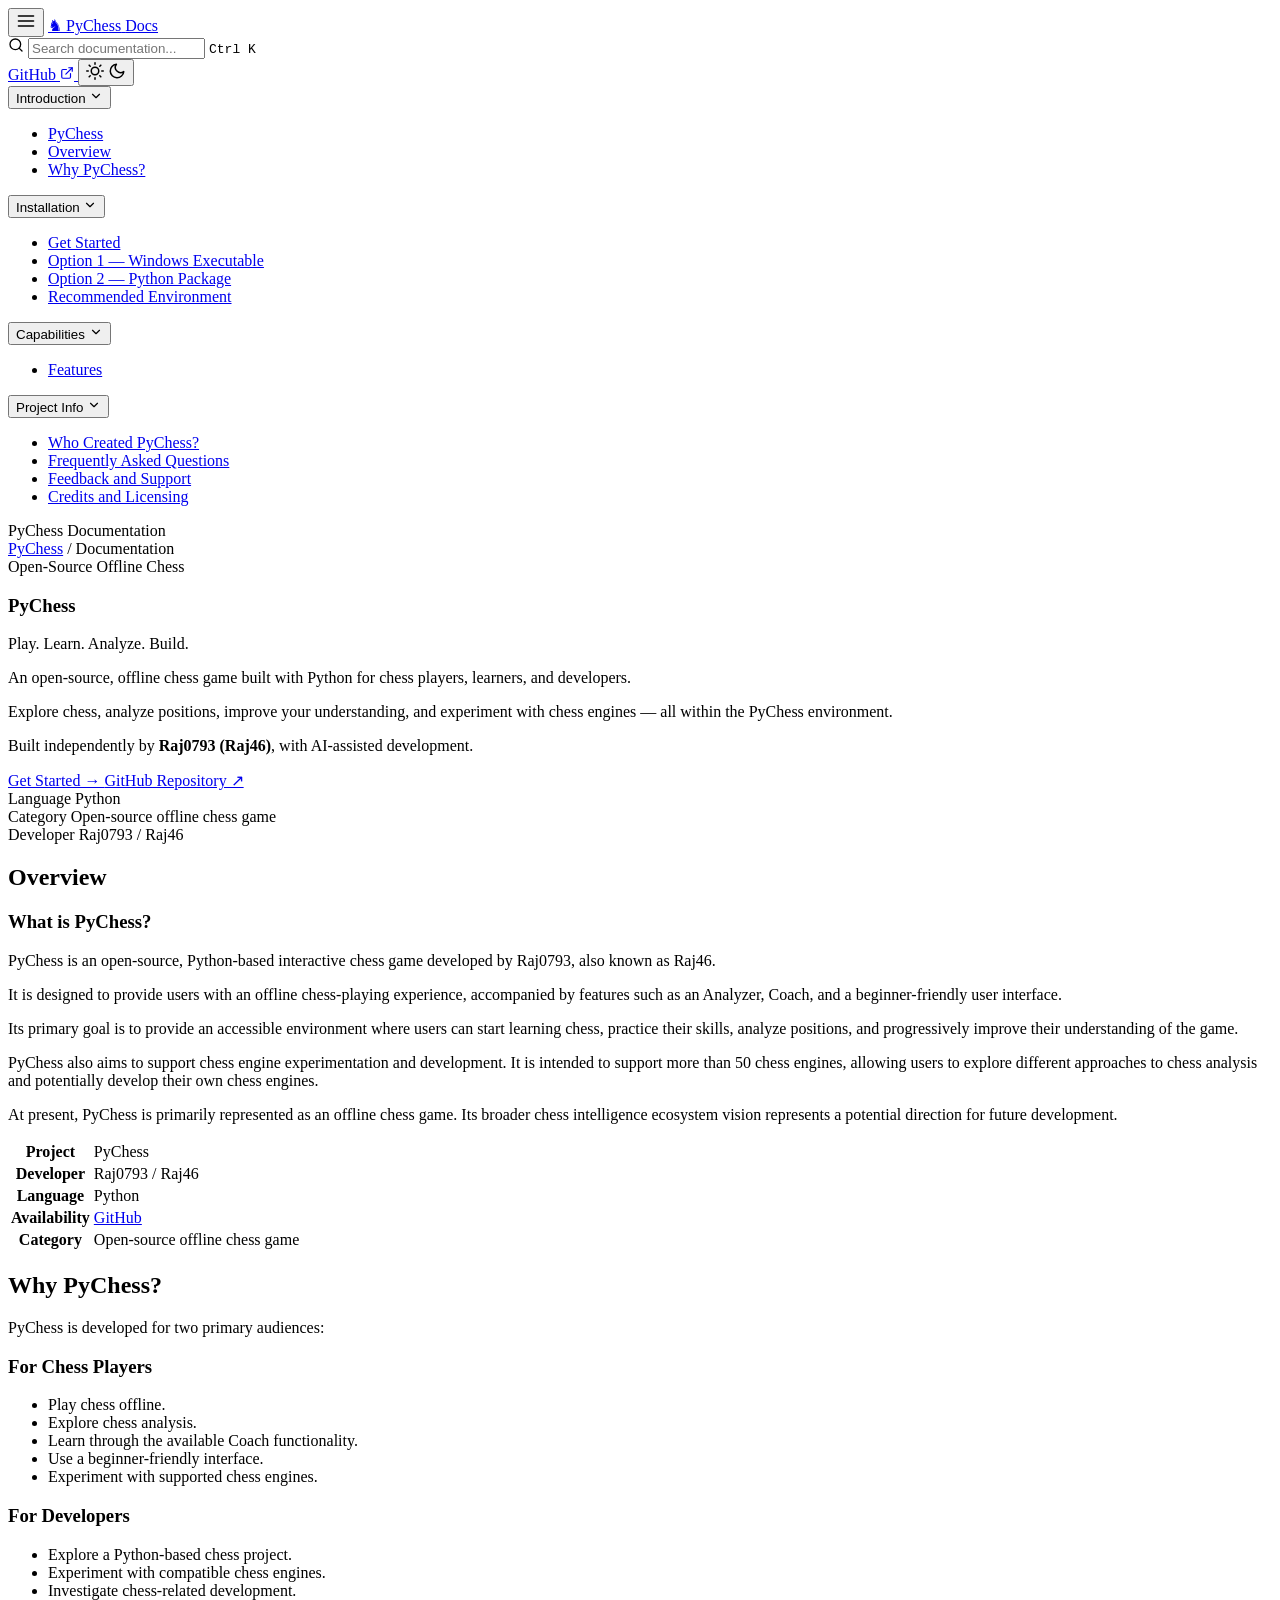
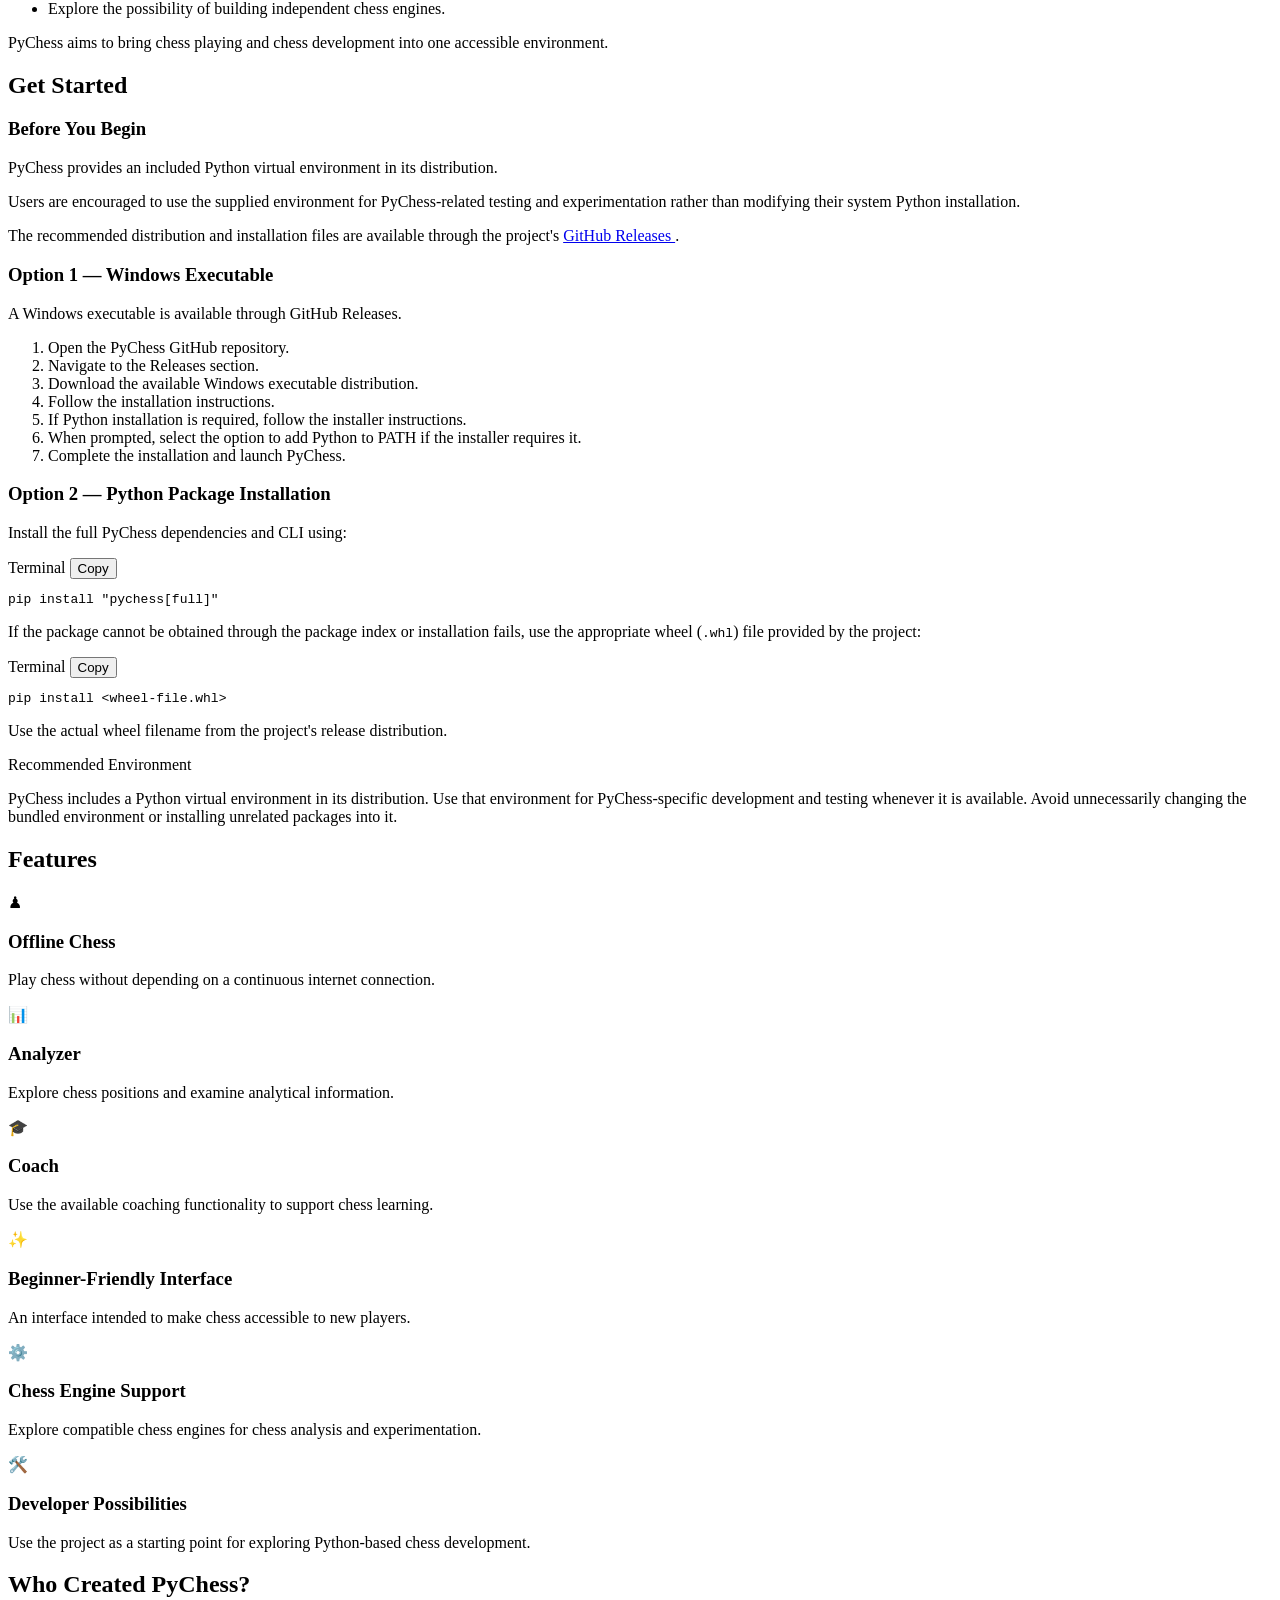
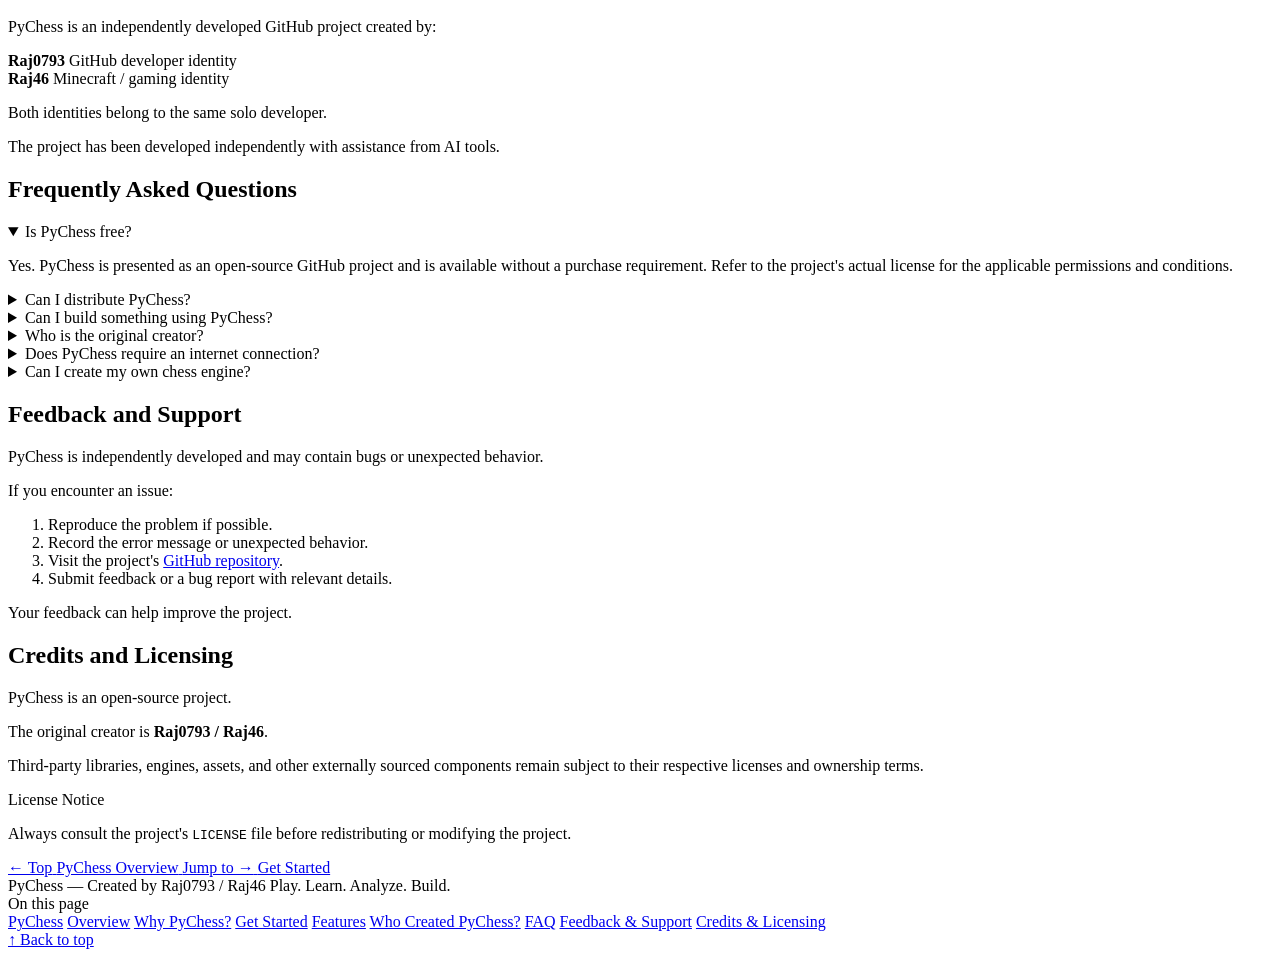
==== initial/docs.html @ 793c8525 "Create docs.html" ====
<!DOCTYPE html>
<html lang="en" data-theme="dark">
<head>
    <meta charset="UTF-8">
    <meta name="viewport" content="width=device-width, initial-scale=1.0">
    <meta name="theme-color" content="#080d16">
    <meta name="description" content="PyChess — Play. Learn. Analyze. Build. An open-source, offline chess game built with Python for chess players, learners, and developers.">

    <title>PyChess Documentation</title>

    <link rel="preconnect" href="https://fonts.googleapis.com">
    <link rel="preconnect" href="https://fonts.gstatic.com" crossorigin>
    <link href="https://fonts.googleapis.com/css2?family=Inter:wght@400;500;600;700;800&family=JetBrains+Mono:wght@400;500&display=swap" rel="stylesheet">

    <link rel="stylesheet" href="./style/docs.css">
</head>

<body>

    <header class="topbar" role="banner">

        <div class="topbar-left">

            <button class="icon-btn mobile-menu-btn"
                    id="mobileMenuToggle"
                    aria-label="Toggle navigation menu"
                    aria-expanded="false"
                    aria-controls="leftSidebar">

                <svg width="20" height="20" viewBox="0 0 24 24"
                     fill="none" stroke="currentColor"
                     stroke-width="2" stroke-linecap="round"
                     stroke-linejoin="round">

                    <line x1="3" y1="12" x2="21" y2="12"></line>
                    <line x1="3" y1="6" x2="21" y2="6"></line>
                    <line x1="3" y1="18" x2="21" y2="18"></line>

                </svg>

            </button>

            <a href="#hero" class="brand" aria-label="PyChess Home">

                <span class="brand-logo" aria-hidden="true">♞</span>
                <span>PyChess</span>
                <span class="brand-badge">Docs</span>

            </a>

        </div>

        <div class="topbar-center">

            <div class="search-wrapper" role="search">

                <svg class="search-icon" width="16" height="16"
                     viewBox="0 0 24 24" fill="none"
                     stroke="currentColor" stroke-width="2"
                     stroke-linecap="round" stroke-linejoin="round"
                     aria-hidden="true">

                    <circle cx="11" cy="11" r="8"></circle>
                    <line x1="21" y1="21" x2="16.65" y2="16.65"></line>

                </svg>

                <input id="docSearch"
                       type="search"
                       placeholder="Search documentation..."
                       aria-label="Search documentation"
                       autocomplete="off">

                <kbd class="search-shortcut" aria-hidden="true">Ctrl K</kbd>

                <div id="searchResults"
                     class="search-dropdown"
                     role="region"
                     aria-live="polite"></div>

            </div>

        </div>

        <div class="topbar-right">

            <a class="nav-external-link"
               href="https://github.com/RAJ0793/PyChess"
               target="_blank"
               rel="noopener noreferrer"
               aria-label="PyChess GitHub Repository">

                <span>GitHub</span>

                <svg width="14" height="14" viewBox="0 0 24 24"
                     fill="none" stroke="currentColor"
                     stroke-width="2" stroke-linecap="round"
                     stroke-linejoin="round" aria-hidden="true">

                    <path d="M18 13v6a2 2 0 0 1-2 2H5a2 2 0 0 1-2-2V8a2 2 0 0 1 2-2h6"></path>
                    <polyline points="15 3 21 3 21 9"></polyline>
                    <line x1="10" y1="14" x2="21" y2="3"></line>

                </svg>

            </a>

            <button id="themeToggle"
                    class="icon-btn"
                    type="button"
                    aria-label="Toggle color theme"
                    title="Toggle Light/Dark Theme">

                <svg class="icon-sun" width="18" height="18"
                     viewBox="0 0 24 24" fill="none"
                     stroke="currentColor" stroke-width="2"
                     stroke-linecap="round" stroke-linejoin="round">

                    <circle cx="12" cy="12" r="5"></circle>
                    <line x1="12" y1="1" x2="12" y2="3"></line>
                    <line x1="12" y1="21" x2="12" y2="23"></line>
                    <line x1="4.22" y1="4.22" x2="5.64" y2="5.64"></line>
                    <line x1="18.36" y1="18.36" x2="19.78" y2="19.78"></line>
                    <line x1="1" y1="12" x2="3" y2="12"></line>
                    <line x1="21" y1="12" x2="23" y2="12"></line>
                    <line x1="4.22" y1="19.78" x2="5.64" y2="18.36"></line>
                    <line x1="18.36" y1="5.64" x2="19.78" y2="4.22"></line>

                </svg>

                <svg class="icon-moon" width="18" height="18"
                     viewBox="0 0 24 24" fill="none"
                     stroke="currentColor" stroke-width="2"
                     stroke-linecap="round" stroke-linejoin="round">

                    <path d="M21 12.79A9 9 0 1 1 11.21 3 7 7 0 0 0 21 12.79z"></path>

                </svg>

            </button>

        </div>

    </header>


    <div class="docs-shell">

        <!-- LEFT SIDEBAR -->

        <aside class="left-sidebar"
              id="leftSidebar"
              aria-label="Documentation Navigation">

            <nav class="sidebar-nav">

                <div class="nav-category">

                    <button class="category-toggle" type="button" aria-expanded="true">

                        <span>Introduction</span>

                        <svg class="chevron" width="14" height="14"
                             viewBox="0 0 24 24" fill="none"
                             stroke="currentColor" stroke-width="2"
                             stroke-linecap="round" stroke-linejoin="round">

                            <polyline points="6 9 12 15 18 9"></polyline>

                        </svg>

                    </button>

                    <ul class="category-list">
                        <li><a href="#hero" class="nav-link active">PyChess</a></li>
                        <li><a href="#overview" class="nav-link">Overview</a></li>
                        <li><a href="#why-pychess" class="nav-link">Why PyChess?</a></li>
                    </ul>

                </div>


                <div class="nav-category">

                    <button class="category-toggle" type="button" aria-expanded="true">

                        <span>Installation</span>

                        <svg class="chevron" width="14" height="14"
                             viewBox="0 0 24 24" fill="none"
                             stroke="currentColor" stroke-width="2"
                             stroke-linecap="round" stroke-linejoin="round">

                            <polyline points="6 9 12 15 18 9"></polyline>

                        </svg>

                    </button>

                    <ul class="category-list">
                        <li><a href="#get-started" class="nav-link">Get Started</a></li>
                        <li><a href="#windows-exe" class="nav-link">Option 1 — Windows Executable</a></li>
                        <li><a href="#python-package" class="nav-link">Option 2 — Python Package</a></li>
                        <li><a href="#recommended-env" class="nav-link">Recommended Environment</a></li>
                    </ul>

                </div>


                <div class="nav-category">

                    <button class="category-toggle" type="button" aria-expanded="true">

                        <span>Capabilities</span>

                        <svg class="chevron" width="14" height="14"
                             viewBox="0 0 24 24" fill="none"
                             stroke="currentColor" stroke-width="2"
                             stroke-linecap="round" stroke-linejoin="round">

                            <polyline points="6 9 12 15 18 9"></polyline>

                        </svg>

                    </button>

                    <ul class="category-list">
                        <li><a href="#features" class="nav-link">Features</a></li>
                    </ul>

                </div>


                <div class="nav-category">

                    <button class="category-toggle" type="button" aria-expanded="true">

                        <span>Project Info</span>

                        <svg class="chevron" width="14" height="14"
                             viewBox="0 0 24 24" fill="none"
                             stroke="currentColor" stroke-width="2"
                             stroke-linecap="round" stroke-linejoin="round">

                            <polyline points="6 9 12 15 18 9"></polyline>

                        </svg>

                    </button>

                    <ul class="category-list">
                        <li><a href="#creator" class="nav-link">Who Created PyChess?</a></li>
                        <li><a href="#faq" class="nav-link">Frequently Asked Questions</a></li>
                        <li><a href="#feedback" class="nav-link">Feedback and Support</a></li>
                        <li><a href="#credits" class="nav-link">Credits and Licensing</a></li>
                    </ul>

                </div>

            </nav>


            <div class="sidebar-footer">
                <span class="status-indicator"></span>
                <span>PyChess Documentation</span>
            </div>

        </aside>


        <!-- MAIN CONTENT -->

        <main class="main-content" id="mainContent">

            <nav class="breadcrumbs" aria-label="Breadcrumb">
                <a href="#hero">PyChess</a>
                <span>/</span>
                <span aria-current="page">Documentation</span>
            </nav>


            <article class="doc-article">

                <!-- HERO -->

                <section id="hero" class="doc-section hero-block">

                    <span class="badge-eyebrow">Open-Source Offline Chess</span>

                    <h1>PyChess</h1>

                    <p class="hero-tagline">Play. Learn. Analyze. Build.</p>

                    <p class="lead">
                        An open-source, offline chess game built with Python
                        for chess players, learners, and developers.
                    </p>

                    <p>
                        Explore chess, analyze positions, improve your understanding,
                        and experiment with chess engines — all within the PyChess environment.
                    </p>

                    <p class="hero-author">
                        Built independently by <strong>Raj0793 (Raj46)</strong>,
                        with AI-assisted development.
                    </p>


                    <div class="hero-actions">

                        <a href="#get-started" class="btn btn-primary">
                            Get Started →
                        </a>

                        <a href="https://github.com/RAJ0793/PyChess"
                           target="_blank"
                           rel="noopener noreferrer"
                           class="btn btn-secondary">
                            GitHub Repository ↗
                        </a>

                    </div>


                    <div class="meta-strip">

                        <div class="meta-item">
                            <span class="meta-label">Language</span>
                            <span class="meta-value">Python</span>
                        </div>

                        <div class="meta-item">
                            <span class="meta-label">Category</span>
                            <span class="meta-value">Open-source offline chess game</span>
                        </div>

                        <div class="meta-item">
                            <span class="meta-label">Developer</span>
                            <span class="meta-value">Raj0793 / Raj46</span>
                        </div>

                    </div>

                </section>


                <!-- OVERVIEW -->

                <section id="overview" class="doc-section">

                    <h2>Overview</h2>

                    <h3>What is PyChess?</h3>

                    <p>
                        PyChess is an open-source, Python-based interactive chess
                        game developed by Raj0793, also known as Raj46.
                    </p>

                    <p>
                        It is designed to provide users with an offline chess-playing
                        experience, accompanied by features such as an Analyzer,
                        Coach, and a beginner-friendly user interface.
                    </p>

                    <p>
                        Its primary goal is to provide an accessible environment
                        where users can start learning chess, practice their skills,
                        analyze positions, and progressively improve their understanding
                        of the game.
                    </p>

                    <p>
                        PyChess also aims to support chess engine experimentation
                        and development. It is intended to support more than 50 chess
                        engines, allowing users to explore different approaches to
                        chess analysis and potentially develop their own chess engines.
                    </p>

                    <p>
                        At present, PyChess is primarily represented as an offline
                        chess game. Its broader chess intelligence ecosystem vision
                        represents a potential direction for future development.
                    </p>


                    <div class="table-container">

                        <table>

                            <tbody>

                                <tr>
                                    <th>Project</th>
                                    <td>PyChess</td>
                                </tr>

                                <tr>
                                    <th>Developer</th>
                                    <td>Raj0793 / Raj46</td>
                                </tr>

                                <tr>
                                    <th>Language</th>
                                    <td>Python</td>
                                </tr>

                                <tr>
                                    <th>Availability</th>
                                    <td>
                                        <a href="https://github.com/RAJ0793/PyChess"
                                           target="_blank"
                                           rel="noopener noreferrer">
                                            GitHub
                                        </a>
                                    </td>
                                </tr>

                                <tr>
                                    <th>Category</th>
                                    <td>Open-source offline chess game</td>
                                </tr>

                            </tbody>

                        </table>

                    </div>

                </section>


                <!-- WHY PYCHESS -->

                <section id="why-pychess" class="doc-section">

                    <h2>Why PyChess?</h2>

                    <p>PyChess is developed for two primary audiences:</p>


                    <div class="two-col-grid">

                        <div class="audience-card">

                            <h3>For Chess Players</h3>

                            <ul>
                                <li>Play chess offline.</li>
                                <li>Explore chess analysis.</li>
                                <li>Learn through the available Coach functionality.</li>
                                <li>Use a beginner-friendly interface.</li>
                                <li>Experiment with supported chess engines.</li>
                            </ul>

                        </div>


                        <div class="audience-card">

                            <h3>For Developers</h3>

                            <ul>
                                <li>Explore a Python-based chess project.</li>
                                <li>Experiment with compatible chess engines.</li>
                                <li>Investigate chess-related development.</li>
                                <li>Explore the possibility of building independent chess engines.</li>
                            </ul>

                        </div>

                    </div>


                    <p>
                        PyChess aims to bring chess playing and chess development
                        into one accessible environment.
                    </p>

                </section>


                <!-- INSTALLATION -->

                <section id="get-started" class="doc-section">

                    <h2>Get Started</h2>

                    <h3>Before You Begin</h3>

                    <p>
                        PyChess provides an included Python virtual environment
                        in its distribution.
                    </p>

                    <p>
                        Users are encouraged to use the supplied environment
                        for PyChess-related testing and experimentation rather
                        than modifying their system Python installation.
                    </p>

                    <p>
                        The recommended distribution and installation files
                        are available through the project's
                        <a href="https://github.com/RAJ0793/PyChess/releases"
                           target="_blank"
                           rel="noopener noreferrer">
                            GitHub Releases
                        </a>.
                    </p>


                    <h3 id="windows-exe">Option 1 — Windows Executable</h3>

                    <p>
                        A Windows executable is available through GitHub Releases.
                    </p>

                    <ol>
                        <li>Open the PyChess GitHub repository.</li>
                        <li>Navigate to the Releases section.</li>
                        <li>Download the available Windows executable distribution.</li>
                        <li>Follow the installation instructions.</li>
                        <li>If Python installation is required, follow the installer instructions.</li>
                        <li>When prompted, select the option to add Python to PATH if the installer requires it.</li>
                        <li>Complete the installation and launch PyChess.</li>
                    </ol>


                    <h3 id="python-package">Option 2 — Python Package Installation</h3>

                    <p>
                        Install the full PyChess dependencies and CLI using:
                    </p>


                    <div class="code-block">

                        <div class="code-header">
                            <span>Terminal</span>
                            <button class="copy-btn" type="button" aria-label="Copy code">
                                Copy
                            </button>
                        </div>

                        <pre><code>pip install "pychess[full]"</code></pre>

                    </div>


                    <p>
                        If the package cannot be obtained through the package
                        index or installation fails, use the appropriate wheel
                        (<code>.whl</code>) file provided by the project:
                    </p>


                    <div class="code-block">

                        <div class="code-header">
                            <span>Terminal</span>
                            <button class="copy-btn" type="button" aria-label="Copy code">
                                Copy
                            </button>
                        </div>

                        <pre><code>pip install &lt;wheel-file.whl&gt;</code></pre>

                    </div>


                    <p>
                        Use the actual wheel filename from the project's
                        release distribution.
                    </p>


                    <div id="recommended-env" class="callout">

                        <div class="callout-title">
                            Recommended Environment
                        </div>

                        <p>
                            PyChess includes a Python virtual environment in its
                            distribution. Use that environment for PyChess-specific
                            development and testing whenever it is available.
                            Avoid unnecessarily changing the bundled environment
                            or installing unrelated packages into it.
                        </p>

                    </div>

                </section>


                <!-- FEATURES -->

                <section id="features" class="doc-section">

                    <h2>Features</h2>

                    <div class="card-grid">

                        <div class="feature-card">

                            <div class="card-header">
                                <span class="card-icon" aria-hidden="true">♟</span>
                                <h3>Offline Chess</h3>
                            </div>

                            <p>
                                Play chess without depending on a continuous
                                internet connection.
                            </p>

                        </div>


                        <div class="feature-card">

                            <div class="card-header">
                                <span class="card-icon" aria-hidden="true">📊</span>
                                <h3>Analyzer</h3>
                            </div>

                            <p>
                                Explore chess positions and examine analytical information.
                            </p>

                        </div>


                        <div class="feature-card">

                            <div class="card-header">
                                <span class="card-icon" aria-hidden="true">🎓</span>
                                <h3>Coach</h3>
                            </div>

                            <p>
                                Use the available coaching functionality
                                to support chess learning.
                            </p>

                        </div>


                        <div class="feature-card">

                            <div class="card-header">
                                <span class="card-icon" aria-hidden="true">✨</span>
                                <h3>Beginner-Friendly Interface</h3>
                            </div>

                            <p>
                                An interface intended to make chess accessible
                                to new players.
                            </p>

                        </div>


                        <div class="feature-card">

                            <div class="card-header">
                                <span class="card-icon" aria-hidden="true">⚙️</span>
                                <h3>Chess Engine Support</h3>
                            </div>

                            <p>
                                Explore compatible chess engines for chess
                                analysis and experimentation.
                            </p>

                        </div>


                        <div class="feature-card">

                            <div class="card-header">
                                <span class="card-icon" aria-hidden="true">🛠️</span>
                                <h3>Developer Possibilities</h3>
                            </div>

                            <p>
                                Use the project as a starting point for exploring
                                Python-based chess development.
                            </p>

                        </div>

                    </div>

                </section>


                <!-- CREATOR -->

                <section id="creator" class="doc-section">

                    <h2>Who Created PyChess?</h2>

                    <p>
                        PyChess is an independently developed GitHub project created by:
                    </p>


                    <div class="identity-grid">

                        <div class="identity-card">
                            <strong>Raj0793</strong>
                            <span>GitHub developer identity</span>
                        </div>

                        <div class="identity-card">
                            <strong>Raj46</strong>
                            <span>Minecraft / gaming identity</span>
                        </div>

                    </div>


                    <p>Both identities belong to the same solo developer.</p>

                    <p>
                        The project has been developed independently
                        with assistance from AI tools.
                    </p>

                </section>


                <!-- FAQ -->

                <section id="faq" class="doc-section">

                    <h2>Frequently Asked Questions</h2>


                    <details class="faq-item" open>

                        <summary>Is PyChess free?</summary>

                        <p>
                            Yes. PyChess is presented as an open-source GitHub
                            project and is available without a purchase requirement.
                            Refer to the project's actual license for the applicable
                            permissions and conditions.
                        </p>

                    </details>


                    <details class="faq-item">

                        <summary>Can I distribute PyChess?</summary>

                        <p>
                            Distribution may be permitted, subject to the project's
                            applicable open-source license. You must provide the
                            required attribution to the original creator,
                            Raj0793 / Raj46, and comply with the license terms.
                        </p>

                    </details>


                    <details class="faq-item">

                        <summary>Can I build something using PyChess?</summary>

                        <p>
                            Yes, subject to the applicable license and the rights
                            associated with individual project assets and dependencies.
                            Please preserve the original creator attribution and
                            provide the required credits for third-party assets
                            to their respective owners.
                        </p>

                    </details>


                    <details class="faq-item">

                        <summary>Who is the original creator?</summary>

                        <p>
                            The original creator is Raj0793, also known as Raj46.
                        </p>

                    </details>


                    <details class="faq-item">

                        <summary>Does PyChess require an internet connection?</summary>

                        <p>
                            PyChess is designed to provide an offline chess-playing
                            experience. Some installation, download, or external
                            services may require an internet connection.
                        </p>

                    </details>


                    <details class="faq-item">

                        <summary>Can I create my own chess engine?</summary>

                        <p>
                            PyChess is intended to provide an environment for
                            chess engine experimentation and development.
                            The exact integration and development capabilities
                            depend on the available interfaces and implementation.
                        </p>

                    </details>

                </section>


                <!-- FEEDBACK -->

                <section id="feedback" class="doc-section">

                    <h2>Feedback and Support</h2>

                    <p>
                        PyChess is independently developed and may contain
                        bugs or unexpected behavior.
                    </p>

                    <p>If you encounter an issue:</p>

                    <ol>
                        <li>Reproduce the problem if possible.</li>
                        <li>Record the error message or unexpected behavior.</li>
                        <li>Visit the project's <a href="https://github.com/RAJ0793/PyChess" target="_blank" rel="noopener noreferrer">GitHub repository</a>.</li>
                        <li>Submit feedback or a bug report with relevant details.</li>
                    </ol>

                    <p>Your feedback can help improve the project.</p>

                </section>


                <!-- CREDITS -->

                <section id="credits" class="doc-section">

                    <h2>Credits and Licensing</h2>

                    <p>PyChess is an open-source project.</p>

                    <p>
                        The original creator is <strong>Raj0793 / Raj46</strong>.
                    </p>

                    <p>
                        Third-party libraries, engines, assets, and other externally
                        sourced components remain subject to their respective
                        licenses and ownership terms.
                    </p>


                    <div class="callout callout-warning">

                        <div class="callout-title">
                            License Notice
                        </div>

                        <p>
                            Always consult the project's <code>LICENSE</code>
                            file before redistributing or modifying the project.
                        </p>

                    </div>

                </section>


                <!-- PAGINATION -->

                <nav class="doc-pagination" aria-label="Documentation pagination">

                    <a href="#hero" class="pagination-card prev">

                        <span class="pagination-label">← Top</span>
                        <span class="pagination-title">PyChess Overview</span>

                    </a>


                    <a href="#get-started" class="pagination-card next">

                        <span class="pagination-label">Jump to →</span>
                        <span class="pagination-title">Get Started</span>

                    </a>

                </nav>

            </article>


            <!-- FOOTER -->

            <footer class="doc-footer">

                <span>PyChess — Created by Raj0793 / Raj46</span>
                <span>Play. Learn. Analyze. Build.</span>

            </footer>

        </main>


        <!-- RIGHT TABLE OF CONTENTS -->

        <aside class="right-toc" aria-label="On this page">

            <div class="toc-heading">On this page</div>

            <nav id="pageToc" class="toc-nav">

                <a href="#hero" class="toc-link active">PyChess</a>
                <a href="#overview" class="toc-link">Overview</a>
                <a href="#why-pychess" class="toc-link">Why PyChess?</a>
                <a href="#get-started" class="toc-link">Get Started</a>
                <a href="#features" class="toc-link">Features</a>
                <a href="#creator" class="toc-link">Who Created PyChess?</a>
                <a href="#faq" class="toc-link">FAQ</a>
                <a href="#feedback" class="toc-link">Feedback & Support</a>
                <a href="#credits" class="toc-link">Credits & Licensing</a>

            </nav>

            <a href="#hero" class="back-to-top">↑ Back to top</a>

        </aside>

    </div>


    <!-- MOBILE DRAWER BACKDROP -->

    <div class="drawer-backdrop"
         id="mobileOverlay"
         aria-hidden="true"></div>


    <!-- EXTERNAL JAVASCRIPT -->

    <script src="./backend/docs.js" defer></script>

</body>
</html>
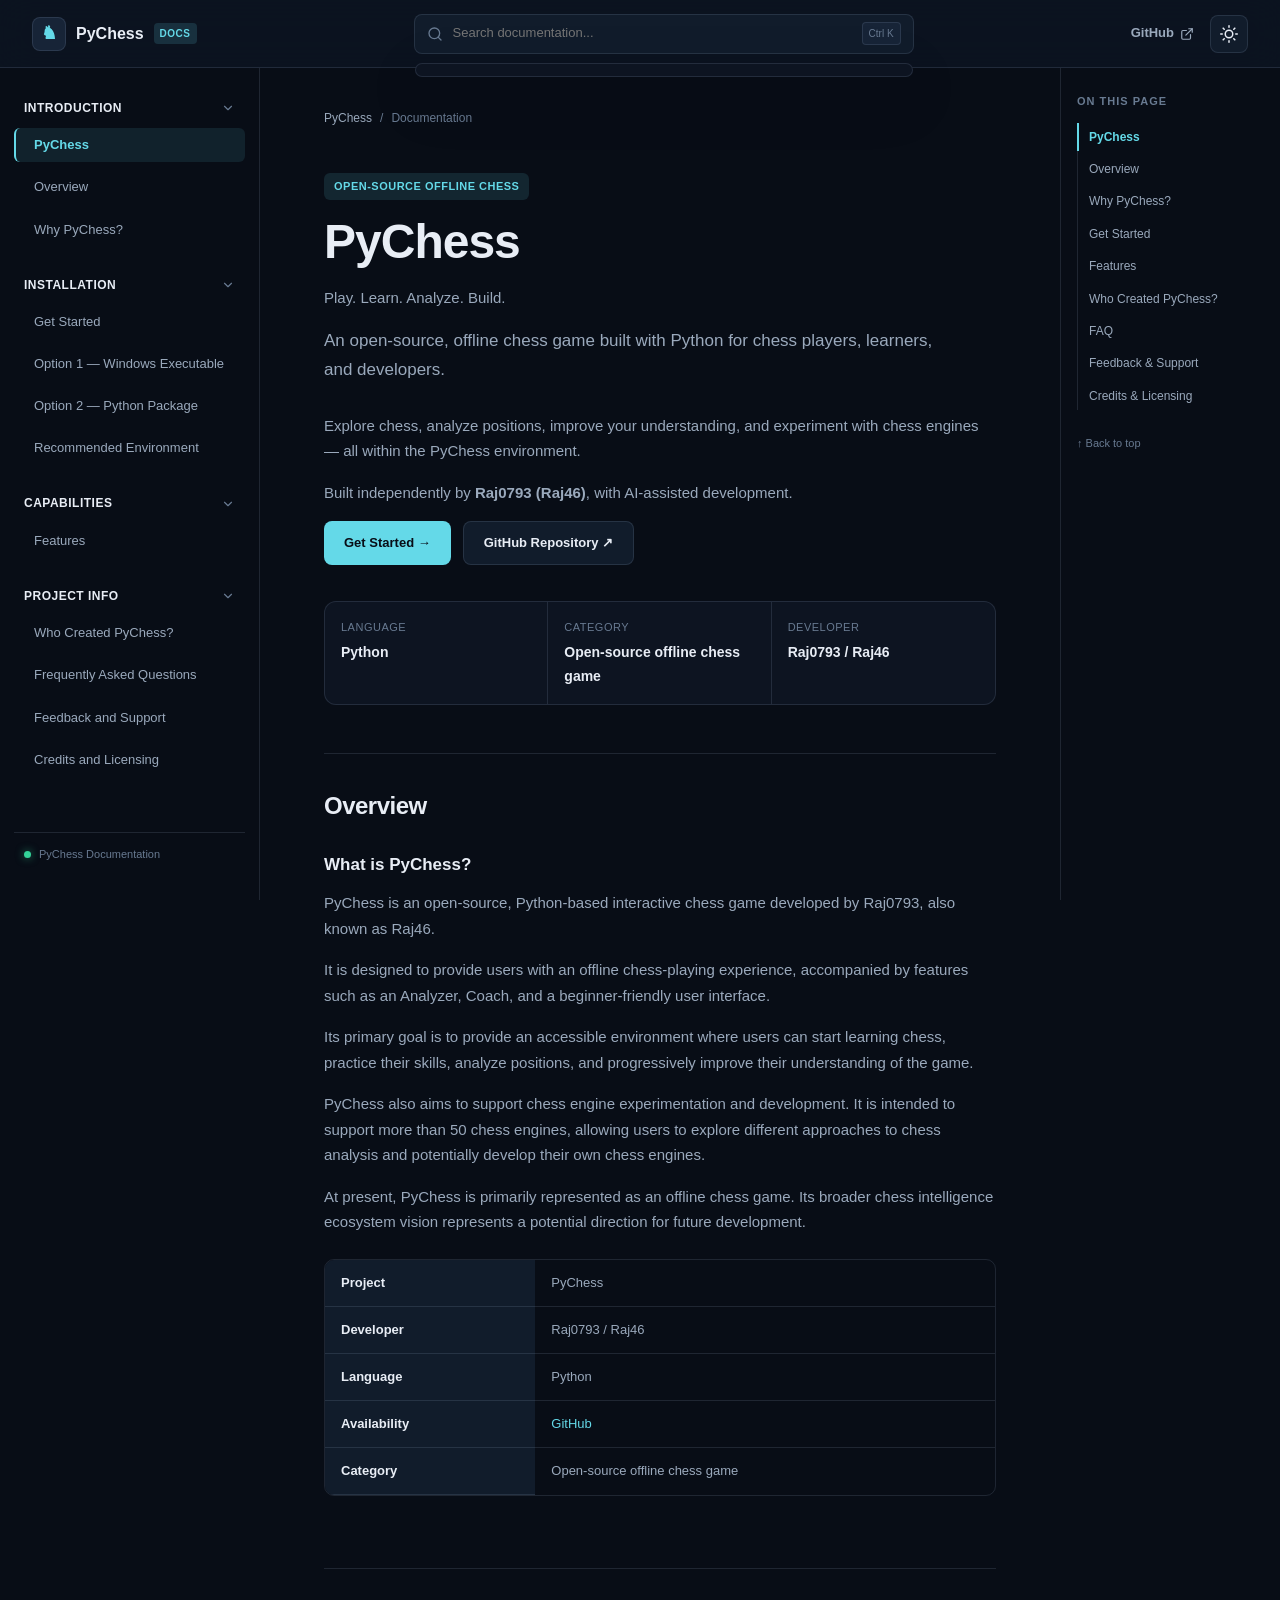
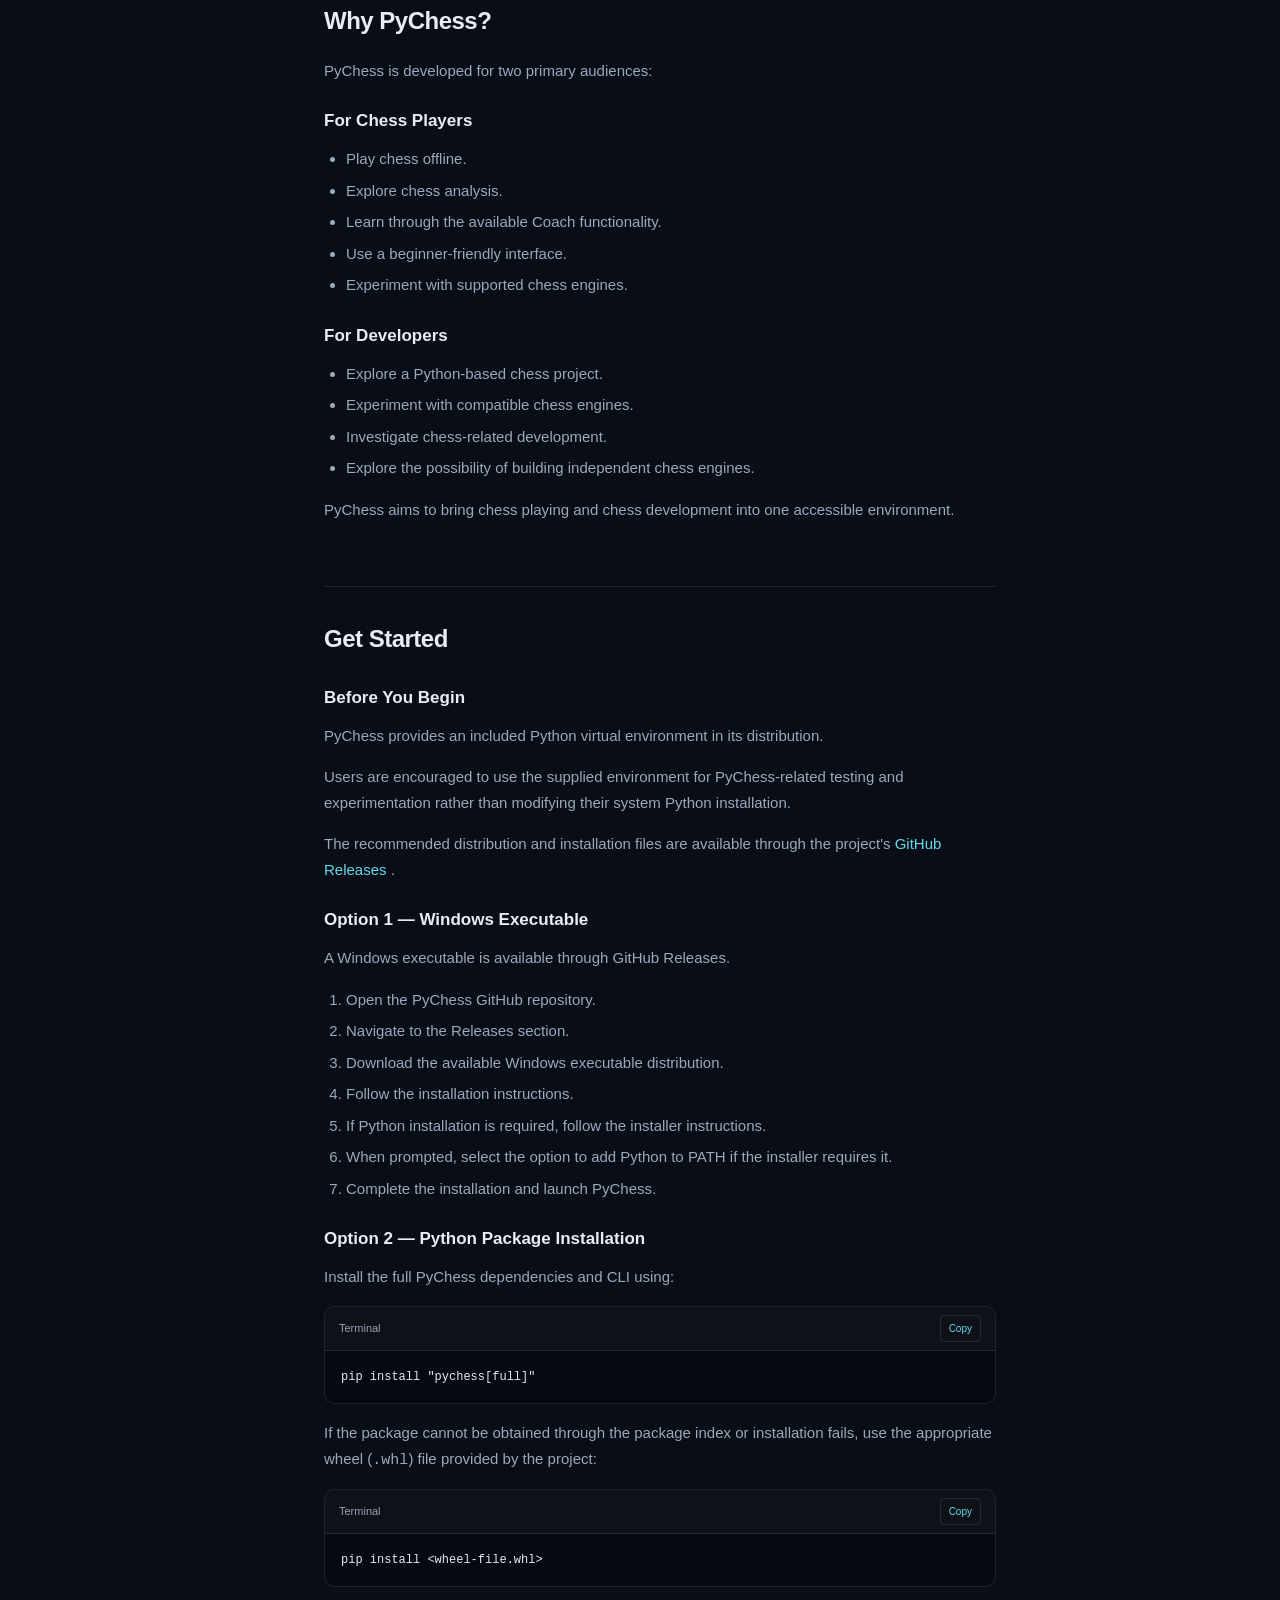
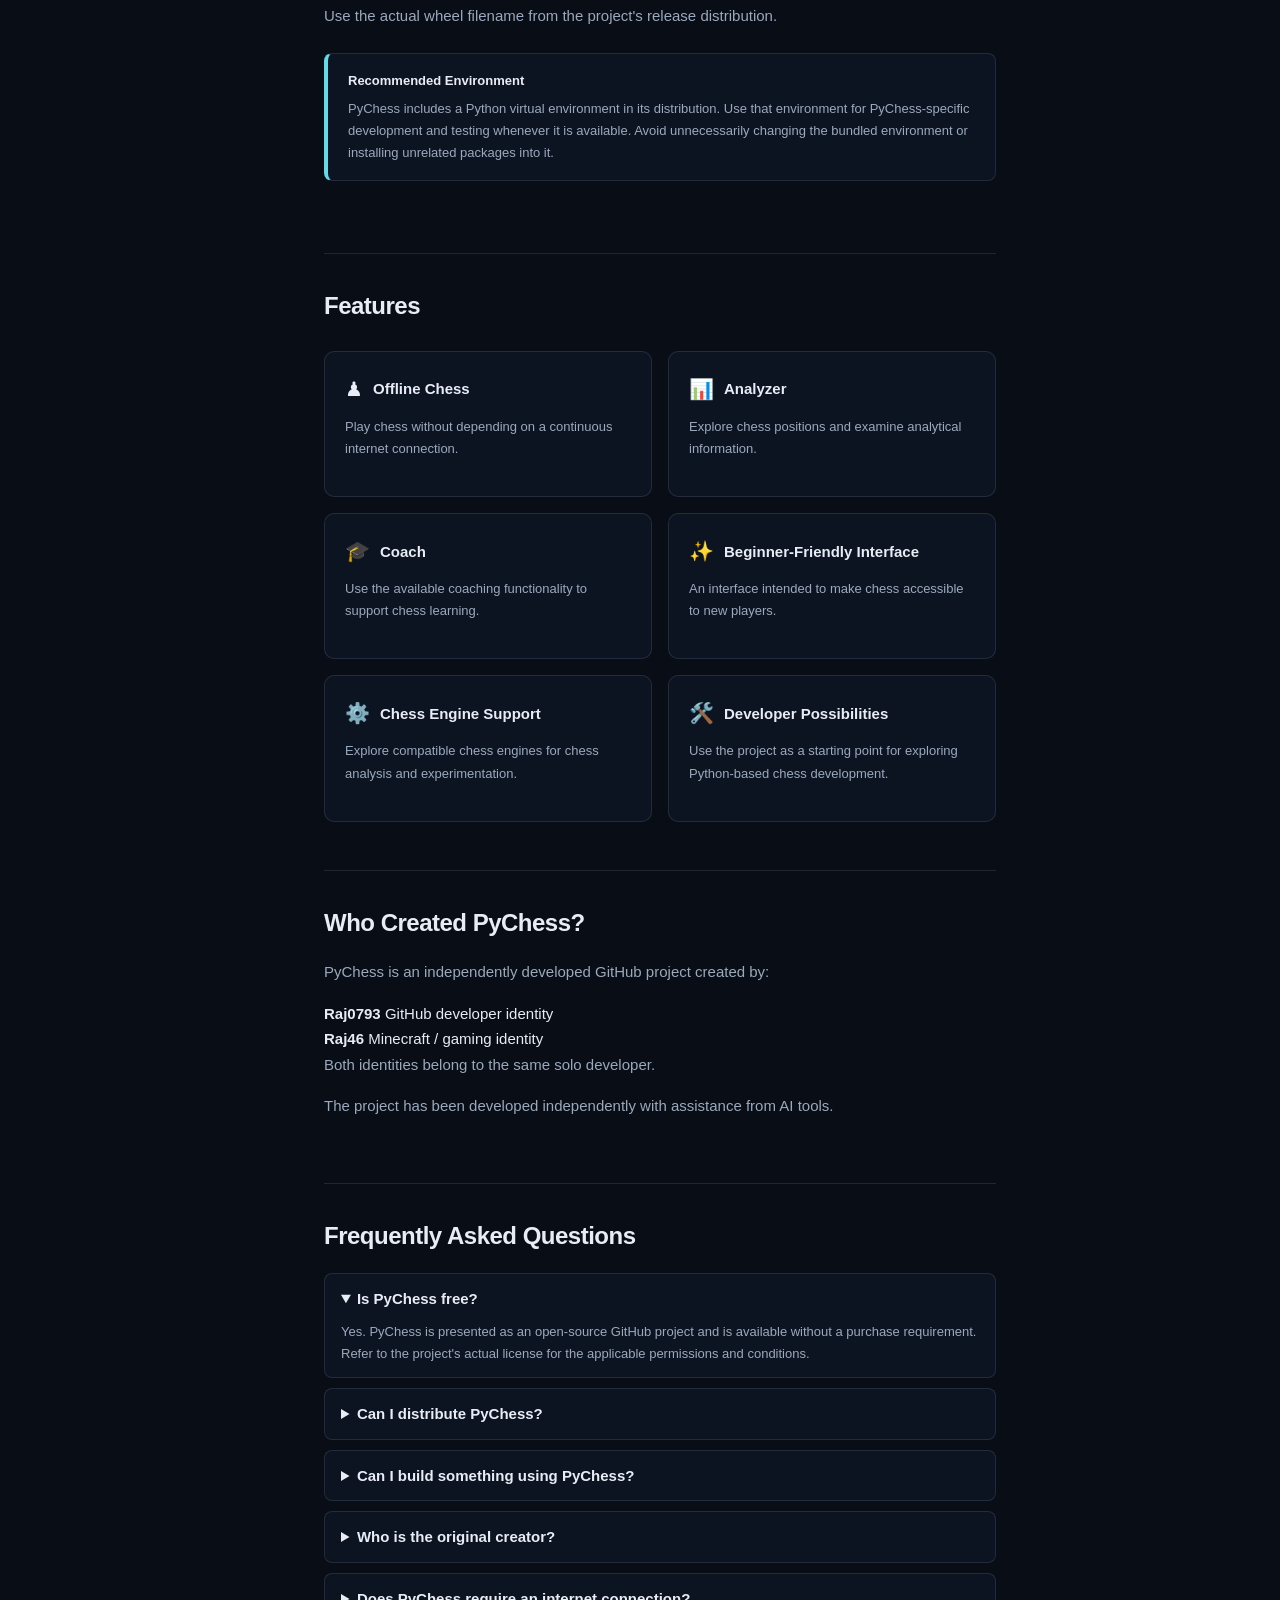
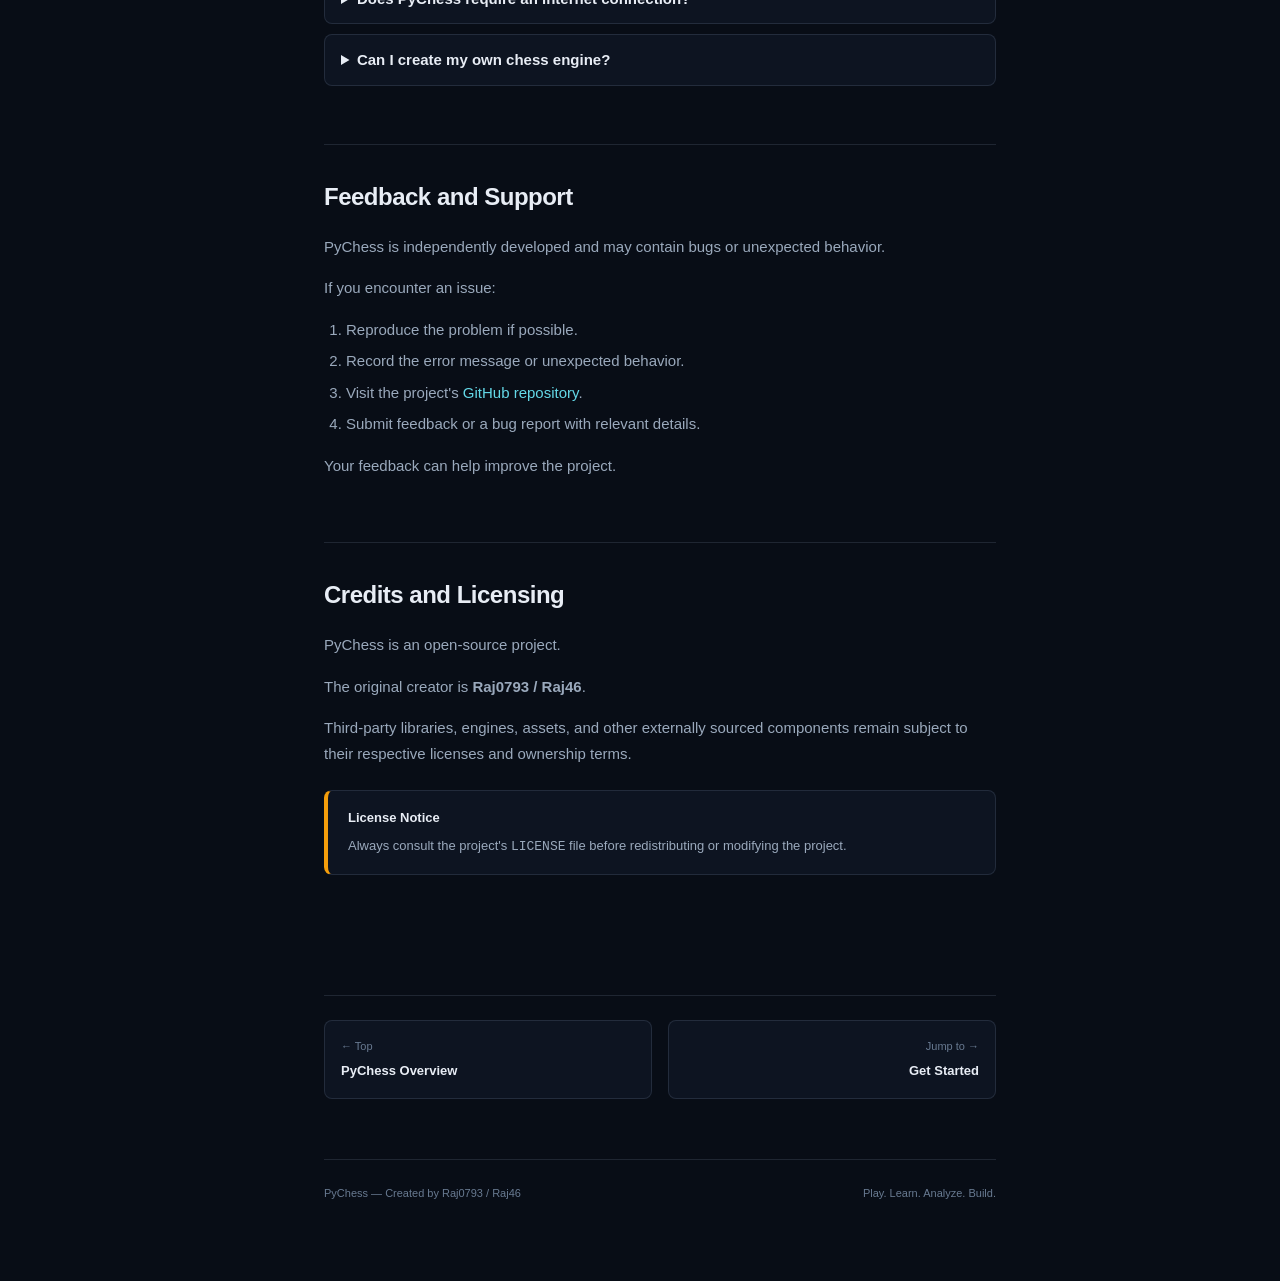
==== commit 95b7071a: "Update stylesheet and script paths in docs.html" ====
--- a/initial/docs.html
+++ b/initial/docs.html
@@ -12,7 +12,7 @@
     <link rel="preconnect" href="https://fonts.gstatic.com" crossorigin>
     <link href="https://fonts.googleapis.com/css2?family=Inter:wght@400;500;600;700;800&family=JetBrains+Mono:wght@400;500&display=swap" rel="stylesheet">
 
-    <link rel="stylesheet" href="./style/docs.css">
+    <link rel="stylesheet" href="../style/docs.css">
 </head>
 
 <body>
@@ -954,7 +954,7 @@
 
     <!-- EXTERNAL JAVASCRIPT -->
 
-    <script src="./backend/docs.js" defer></script>
+    <script src="../backend/docs.js" defer></script>
 
 </body>
 </html>
--- a/style/docs.css
+++ b/style/docs.css
@@ -0,0 +1,682 @@
+:root {
+    color-scheme: dark;
+    --bg: #080d16;
+    --surface: #0d1421;
+    --surface-2: #111c2b;
+    --surface-3: #172437;
+    --text: #e8edf5;
+    --muted: #9aa9bc;
+    --subtle: #687a91;
+    --border: rgba(148, 169, 196, .16);
+    --accent: #64d9e8;
+    --accent-2: #8a9cff;
+    --sidebar-width: 260px;
+    --right-width: 220px;
+    --topbar-height: 68px;
+    --content-width: 820px;
+    --shadow: 0 18px 55px rgba(0, 0, 0, .22);
+}
+
+html[data-theme="light"] {
+    color-scheme: light;
+    --bg: #f7f9fc;
+    --surface: #ffffff;
+    --surface-2: #f0f4f9;
+    --surface-3: #e7edf5;
+    --text: #172235;
+    --muted: #53647a;
+    --subtle: #718198;
+    --border: rgba(37, 55, 80, .14);
+    --accent: #087f98;
+    --accent-2: #5368d9;
+    --shadow: 0 18px 55px rgba(31, 48, 72, .08);
+}
+
+*, *::before, *::after { box-sizing: border-box; }
+
+html {
+    scroll-behavior: smooth;
+    scroll-padding-top: calc(var(--topbar-height) + 24px);
+}
+
+body {
+    margin: 0;
+    background: var(--bg);
+    color: var(--text);
+    font-family: 'Inter', -apple-system, BlinkMacSystemFont, "Segoe UI", Roboto, sans-serif;
+    font-size: 15px;
+    line-height: 1.7;
+}
+
+a { color: var(--accent); text-decoration: none; transition: color 0.15s ease; }
+a:hover { color: var(--accent-2); }
+
+button, input { font: inherit; }
+
+/* Topbar */
+.topbar {
+    height: var(--topbar-height);
+    position: sticky;
+    top: 0;
+    z-index: 100;
+    display: flex;
+    align-items: center;
+    justify-content: space-between;
+    gap: 24px;
+    padding: 0 32px;
+    background: color-mix(in srgb, var(--surface) 92%, transparent);
+    border-bottom: 1px solid var(--border);
+    backdrop-filter: blur(18px);
+}
+
+.topbar-left, .topbar-right {
+    display: flex;
+    align-items: center;
+    gap: 16px;
+}
+
+.topbar-center {
+    flex: 1;
+    max-width: 500px;
+}
+
+.brand {
+    display: flex;
+    align-items: center;
+    gap: 10px;
+    color: var(--text);
+    font-weight: 700;
+    font-size: 16px;
+    text-decoration: none;
+}
+
+.brand-logo {
+    display: grid;
+    place-items: center;
+    width: 34px;
+    height: 34px;
+    background: var(--surface-3);
+    border: 1px solid var(--border);
+    border-radius: 8px;
+    color: var(--accent);
+    font-size: 18px;
+}
+
+.brand-name { font-weight: 800; letter-spacing: -0.3px; }
+.brand-badge {
+    padding: 2px 6px;
+    background: color-mix(in srgb, var(--accent) 15%, transparent);
+    color: var(--accent);
+    font-size: 10px;
+    font-weight: 700;
+    border-radius: 4px;
+    text-transform: uppercase;
+    letter-spacing: 0.5px;
+}
+
+/* Search bar */
+.search-wrapper {
+    position: relative;
+    display: flex;
+    align-items: center;
+    background: var(--surface-2);
+    border: 1px solid var(--border);
+    border-radius: 8px;
+    padding: 0 12px;
+    height: 40px;
+    transition: border-color 0.2s;
+}
+
+.search-wrapper:focus-within {
+    border-color: var(--accent);
+}
+
+.search-icon { color: var(--subtle); margin-right: 8px; flex-shrink: 0; }
+.search-wrapper input {
+    width: 100%;
+    background: transparent;
+    border: none;
+    outline: none;
+    color: var(--text);
+    font-size: 13px;
+}
+.search-shortcut {
+    font-family: inherit;
+    font-size: 10px;
+    padding: 2px 6px;
+    background: var(--surface-3);
+    border: 1px solid var(--border);
+    border-radius: 4px;
+    color: var(--subtle);
+    flex-shrink: 0;
+}
+
+.search-dropdown {
+    position: absolute;
+    top: 48px;
+    left: 0;
+    right: 0;
+    background: var(--surface);
+    border: 1px solid var(--border);
+    border-radius: 8px;
+    box-shadow: var(--shadow);
+    max-height: 360px;
+    overflow-y: auto;
+    z-index: 200;
+    padding: 6px;
+}
+
+.search-result-item {
+    display: block;
+    padding: 8px 12px;
+    color: var(--text);
+    border-radius: 6px;
+    font-size: 13px;
+}
+
+.search-result-item:hover {
+    background: var(--surface-2);
+    color: var(--accent);
+}
+
+.nav-external-link {
+    display: inline-flex;
+    align-items: center;
+    gap: 6px;
+    font-size: 13px;
+    font-weight: 600;
+    color: var(--muted);
+}
+.nav-external-link:hover { color: var(--text); }
+
+.icon-btn {
+    display: grid;
+    place-items: center;
+    width: 38px;
+    height: 38px;
+    background: var(--surface-2);
+    border: 1px solid var(--border);
+    border-radius: 8px;
+    color: var(--text);
+    cursor: pointer;
+    transition: border-color 0.2s;
+}
+.icon-btn:hover { border-color: var(--accent); }
+.mobile-menu-btn { display: none; }
+
+html[data-theme="dark"] .icon-sun { display: block; }
+html[data-theme="dark"] .icon-moon { display: none; }
+html[data-theme="light"] .icon-sun { display: none; }
+html[data-theme="light"] .icon-moon { display: block; }
+
+/* Main Shell Layout */
+.docs-shell {
+    display: grid;
+    grid-template-columns: var(--sidebar-width) minmax(0, 1fr) var(--right-width);
+    max-width: 1700px;
+    margin: 0 auto;
+    min-height: calc(100vh - var(--topbar-height));
+}
+
+/* Left Sidebar */
+.left-sidebar {
+    position: sticky;
+    top: var(--topbar-height);
+    height: calc(100vh - var(--topbar-height));
+    overflow-y: auto;
+    padding: 24px 14px;
+    border-right: 1px solid var(--border);
+    background: var(--bg);
+    display: flex;
+    flex-direction: column;
+    justify-content: space-between;
+}
+
+.sidebar-nav { display: flex; flex-direction: column; gap: 16px; }
+
+.nav-category { display: flex; flex-direction: column; }
+
+.category-toggle {
+    display: flex;
+    align-items: center;
+    justify-content: space-between;
+    width: 100%;
+    padding: 6px 10px;
+    background: transparent;
+    border: none;
+    color: var(--text);
+    font-weight: 700;
+    font-size: 12px;
+    letter-spacing: 0.5px;
+    text-transform: uppercase;
+    cursor: pointer;
+    border-radius: 6px;
+}
+.category-toggle:hover { background: var(--surface-2); }
+
+.chevron {
+    color: var(--subtle);
+    transition: transform 0.2s ease;
+}
+
+.category-list {
+    list-style: none;
+    padding: 0;
+    margin: 4px 0 0 0;
+    display: flex;
+    flex-direction: column;
+    gap: 2px;
+}
+
+.category-list.collapsed { display: none; }
+
+.nav-link {
+    display: block;
+    padding: 6px 12px 6px 18px;
+    color: var(--muted);
+    font-size: 13px;
+    border-radius: 6px;
+    border-left: 2px solid transparent;
+}
+
+.nav-link:hover {
+    color: var(--text);
+    background: var(--surface-2);
+}
+
+.nav-link.active {
+    color: var(--accent);
+    background: color-mix(in srgb, var(--accent) 10%, transparent);
+    font-weight: 600;
+    border-left-color: var(--accent);
+}
+
+.sidebar-footer {
+    display: flex;
+    align-items: center;
+    gap: 8px;
+    padding: 12px 10px;
+    border-top: 1px solid var(--border);
+    font-size: 11px;
+    color: var(--subtle);
+}
+
+.status-indicator {
+    width: 7px;
+    height: 7px;
+    border-radius: 50%;
+    background: #34d399;
+    box-shadow: 0 0 8px rgba(52, 211, 153, 0.6);
+}
+
+/* Main Content Area */
+.main-content {
+    padding: 40px clamp(24px, 5vw, 64px) 80px;
+    max-width: calc(var(--content-width) + 120px);
+    margin: 0 auto;
+    width: 100%;
+    min-width: 0;
+}
+
+.breadcrumbs {
+    display: flex;
+    align-items: center;
+    gap: 8px;
+    font-size: 12px;
+    color: var(--subtle);
+    margin-bottom: 32px;
+}
+.breadcrumbs a { color: var(--muted); }
+.separator { color: var(--subtle); }
+
+.doc-section {
+    padding: 32px 0 48px;
+    border-bottom: 1px solid var(--border);
+    scroll-margin-top: 90px;
+}
+.doc-section:last-of-type { border-bottom: none; }
+
+.hero-block { padding-top: 12px; }
+
+.badge-eyebrow {
+    display: inline-block;
+    padding: 4px 10px;
+    background: color-mix(in srgb, var(--accent) 12%, transparent);
+    color: var(--accent);
+    font-size: 11px;
+    font-weight: 700;
+    border-radius: 6px;
+    letter-spacing: 0.5px;
+    text-transform: uppercase;
+    margin-bottom: 14px;
+}
+
+h1 {
+    font-size: clamp(34px, 4vw, 48px);
+    line-height: 1.15;
+    letter-spacing: -1px;
+    margin: 0 0 16px 0;
+}
+
+.lead {
+    font-size: 17px;
+    color: var(--muted);
+    max-width: 640px;
+    margin-bottom: 28px;
+}
+
+.hero-actions {
+    display: flex;
+    gap: 12px;
+    flex-wrap: wrap;
+    margin-bottom: 36px;
+}
+
+.btn {
+    display: inline-flex;
+    align-items: center;
+    justify-content: center;
+    padding: 10px 20px;
+    border-radius: 8px;
+    font-size: 13px;
+    font-weight: 600;
+    transition: filter 0.15s, border-color 0.15s;
+}
+
+.btn-primary {
+    background: var(--accent);
+    color: #080d16;
+}
+.btn-primary:hover { filter: brightness(1.08); color: #080d16; }
+
+.btn-secondary {
+    background: var(--surface-2);
+    color: var(--text);
+    border: 1px solid var(--border);
+}
+.btn-secondary:hover { border-color: var(--accent); }
+
+.meta-strip {
+    display: grid;
+    grid-template-columns: repeat(3, 1fr);
+    background: var(--surface);
+    border: 1px solid var(--border);
+    border-radius: 12px;
+    overflow: hidden;
+}
+
+.meta-item {
+    padding: 16px;
+    border-right: 1px solid var(--border);
+    display: flex;
+    flex-direction: column;
+    gap: 4px;
+}
+.meta-item:last-child { border-right: none; }
+.meta-label { font-size: 11px; color: var(--subtle); text-transform: uppercase; letter-spacing: 0.5px; }
+.meta-value { font-size: 14px; font-weight: 600; color: var(--text); }
+
+h2 {
+    font-size: 24px;
+    letter-spacing: -0.5px;
+    margin: 0 0 16px 0;
+}
+
+h3 {
+    font-size: 17px;
+    margin: 24px 0 10px 0;
+}
+
+p { color: var(--muted); margin: 0 0 16px 0; }
+ul, ol { color: var(--muted); margin: 0 0 16px 0; padding-left: 22px; }
+li { margin-bottom: 6px; }
+
+/* Callouts / Cards */
+.callout {
+    padding: 16px 20px;
+    background: var(--surface);
+    border: 1px solid var(--border);
+    border-left: 4px solid var(--accent);
+    border-radius: 8px;
+    margin: 24px 0;
+}
+.callout-title { font-weight: 600; font-size: 13px; color: var(--text); margin-bottom: 6px; }
+.callout p { margin: 0; font-size: 13px; }
+.callout-warning { border-left-color: #f59e0b; }
+
+.card-grid {
+    display: grid;
+    grid-template-columns: repeat(auto-fit, minmax(240px, 1fr));
+    gap: 16px;
+    margin-top: 24px;
+}
+
+.feature-card {
+    background: var(--surface);
+    border: 1px solid var(--border);
+    border-radius: 10px;
+    padding: 20px;
+    display: flex;
+    flex-direction: column;
+    transition: transform 0.2s, border-color 0.2s;
+}
+.feature-card:hover { transform: translateY(-2px); border-color: var(--accent); }
+.card-header { display: flex; align-items: center; gap: 10px; margin-bottom: 10px; }
+.card-icon { font-size: 20px; }
+.feature-card h3 { margin: 0; font-size: 15px; }
+.feature-card p { font-size: 13px; margin: 0 0 16px 0; flex: 1; }
+.tag { align-self: flex-start; padding: 2px 8px; background: var(--surface-2); border: 1px solid var(--border); border-radius: 4px; font-size: 10px; color: var(--subtle); font-weight: 600; }
+
+/* Tables */
+.table-container {
+    overflow-x: auto;
+    border: 1px solid var(--border);
+    border-radius: 10px;
+    margin: 24px 0;
+}
+table { width: 100%; border-collapse: collapse; text-align: left; font-size: 13px; }
+th, td { padding: 12px 16px; border-bottom: 1px solid var(--border); }
+th { background: var(--surface-2); color: var(--text); font-weight: 600; }
+td { color: var(--muted); }
+tr:last-child td { border-bottom: none; }
+
+/* Steps */
+.step-list { list-style: none; padding: 0; margin: 24px 0; display: flex; flex-direction: column; gap: 24px; }
+.step-item { position: relative; padding-left: 36px; }
+.step-item::before {
+    content: counter(step-counter);
+    counter-increment: step-counter;
+    position: absolute;
+    left: 0;
+    top: 0;
+    width: 26px;
+    height: 26px;
+    background: var(--surface-2);
+    border: 1px solid var(--border);
+    border-radius: 6px;
+    display: grid;
+    place-items: center;
+    font-size: 11px;
+    font-weight: 700;
+    color: var(--accent);
+}
+.step-list { counter-reset: step-counter; }
+.step-item h3 { margin: 0 0 6px 0; }
+
+/* Code Blocks */
+.code-block {
+    background: #060910;
+    border: 1px solid var(--border);
+    border-radius: 10px;
+    overflow: hidden;
+    margin: 16px 0;
+}
+html[data-theme="light"] .code-block { background: #0f172a; }
+
+.code-header {
+    display: flex;
+    align-items: center;
+    justify-content: space-between;
+    padding: 8px 14px;
+    background: rgba(255,255,255,0.03);
+    border-bottom: 1px solid var(--border);
+    font-size: 11px;
+    color: #94a3b8;
+}
+
+.copy-btn {
+    padding: 4px 8px;
+    background: transparent;
+    border: 1px solid var(--border);
+    border-radius: 4px;
+    color: var(--accent);
+    font-size: 10px;
+    cursor: pointer;
+}
+.copy-btn:hover { background: color-mix(in srgb, var(--accent) 15%, transparent); }
+
+pre {
+    margin: 0;
+    padding: 16px;
+    overflow-x: auto;
+    font-family: 'JetBrains Mono', monospace;
+    font-size: 12px;
+    line-height: 1.7;
+    color: #e2e8f0;
+}
+
+code { font-family: 'JetBrains Mono', monospace; }
+
+/* FAQ & Troubleshooting */
+.troubleshoot-list dt { font-weight: 600; color: var(--text); margin-top: 16px; }
+.troubleshoot-list dd { margin: 4px 0 12px 0; color: var(--muted); font-size: 13px; }
+
+.faq-item {
+    background: var(--surface);
+    border: 1px solid var(--border);
+    border-radius: 8px;
+    margin-bottom: 10px;
+    padding: 12px 16px;
+}
+.faq-item summary { font-weight: 600; cursor: pointer; color: var(--text); }
+.faq-item p { margin: 10px 0 0 0; font-size: 13px; }
+
+/* Pagination & Footer */
+.doc-pagination {
+    display: grid;
+    grid-template-columns: repeat(2, 1fr);
+    gap: 16px;
+    margin-top: 48px;
+    padding-top: 24px;
+    border-top: 1px solid var(--border);
+}
+.pagination-card {
+    padding: 16px;
+    background: var(--surface);
+    border: 1px solid var(--border);
+    border-radius: 8px;
+    display: flex;
+    flex-direction: column;
+    gap: 4px;
+}
+.pagination-card:hover { border-color: var(--accent); }
+.pagination-card.next { text-align: right; }
+.pagination-label { font-size: 11px; color: var(--subtle); }
+.pagination-title { font-size: 13px; font-weight: 600; color: var(--text); }
+
+.doc-footer {
+    display: flex;
+    justify-content: space-between;
+    align-items: center;
+    margin-top: 60px;
+    padding-top: 24px;
+    border-top: 1px solid var(--border);
+    font-size: 11px;
+    color: var(--subtle);
+}
+
+/* Right TOC Sidebar */
+.right-toc {
+    position: sticky;
+    top: var(--topbar-height);
+    height: calc(100vh - var(--topbar-height));
+    overflow-y: auto;
+    padding: 24px 16px;
+    border-left: 1px solid var(--border);
+    background: var(--bg);
+}
+.toc-heading {
+    font-size: 11px;
+    font-weight: 800;
+    text-transform: uppercase;
+    letter-spacing: 1px;
+    color: var(--subtle);
+    margin-bottom: 12px;
+}
+.toc-nav {
+    display: flex;
+    flex-direction: column;
+    gap: 4px;
+    border-left: 1px solid var(--border);
+}
+.toc-link {
+    padding: 4px 10px;
+    font-size: 12px;
+    color: var(--muted);
+    border-left: 2px solid transparent;
+    margin-left: -1px;
+}
+.toc-link:hover { color: var(--text); }
+.toc-link.active {
+    color: var(--accent);
+    border-left-color: var(--accent);
+    font-weight: 600;
+}
+.back-to-top {
+    display: block;
+    margin-top: 24px;
+    font-size: 11px;
+    color: var(--subtle);
+}
+
+/* Responsive Media Queries */
+@media (max-width: 1200px) {
+    .docs-shell { grid-template-columns: var(--sidebar-width) minmax(0, 1fr); }
+    .right-toc { display: none; }
+}
+
+@media (max-width: 768px) {
+    :root { --topbar-height: 60px; }
+    .topbar { padding: 0 16px; }
+    .mobile-menu-btn { display: grid; }
+    .nav-external-link { display: none; }
+    
+    .docs-shell { display: block; }
+    .left-sidebar {
+        position: fixed;
+        top: var(--topbar-height);
+        left: 0;
+        bottom: 0;
+        width: 280px;
+        z-index: 120;
+        transform: translateX(-100%);
+        transition: transform 0.25s ease;
+        box-shadow: var(--shadow);
+    }
+    body.menu-open .left-sidebar { transform: translateX(0); }
+    
+    .drawer-backdrop {
+        display: none;
+        position: fixed;
+        inset: var(--topbar-height) 0 0 0;
+        background: rgba(0,0,0,0.5);
+        z-index: 110;
+    }
+    body.menu-open .drawer-backdrop { display: block; }
+    
+    .main-content { padding: 24px 16px 60px; }
+    .meta-strip { grid-template-columns: 1fr; }
+    .meta-item { border-right: none; border-bottom: 1px solid var(--border); }
+    .meta-item:last-child { border-bottom: none; }
+    .doc-pagination { grid-template-columns: 1fr; }
+}
